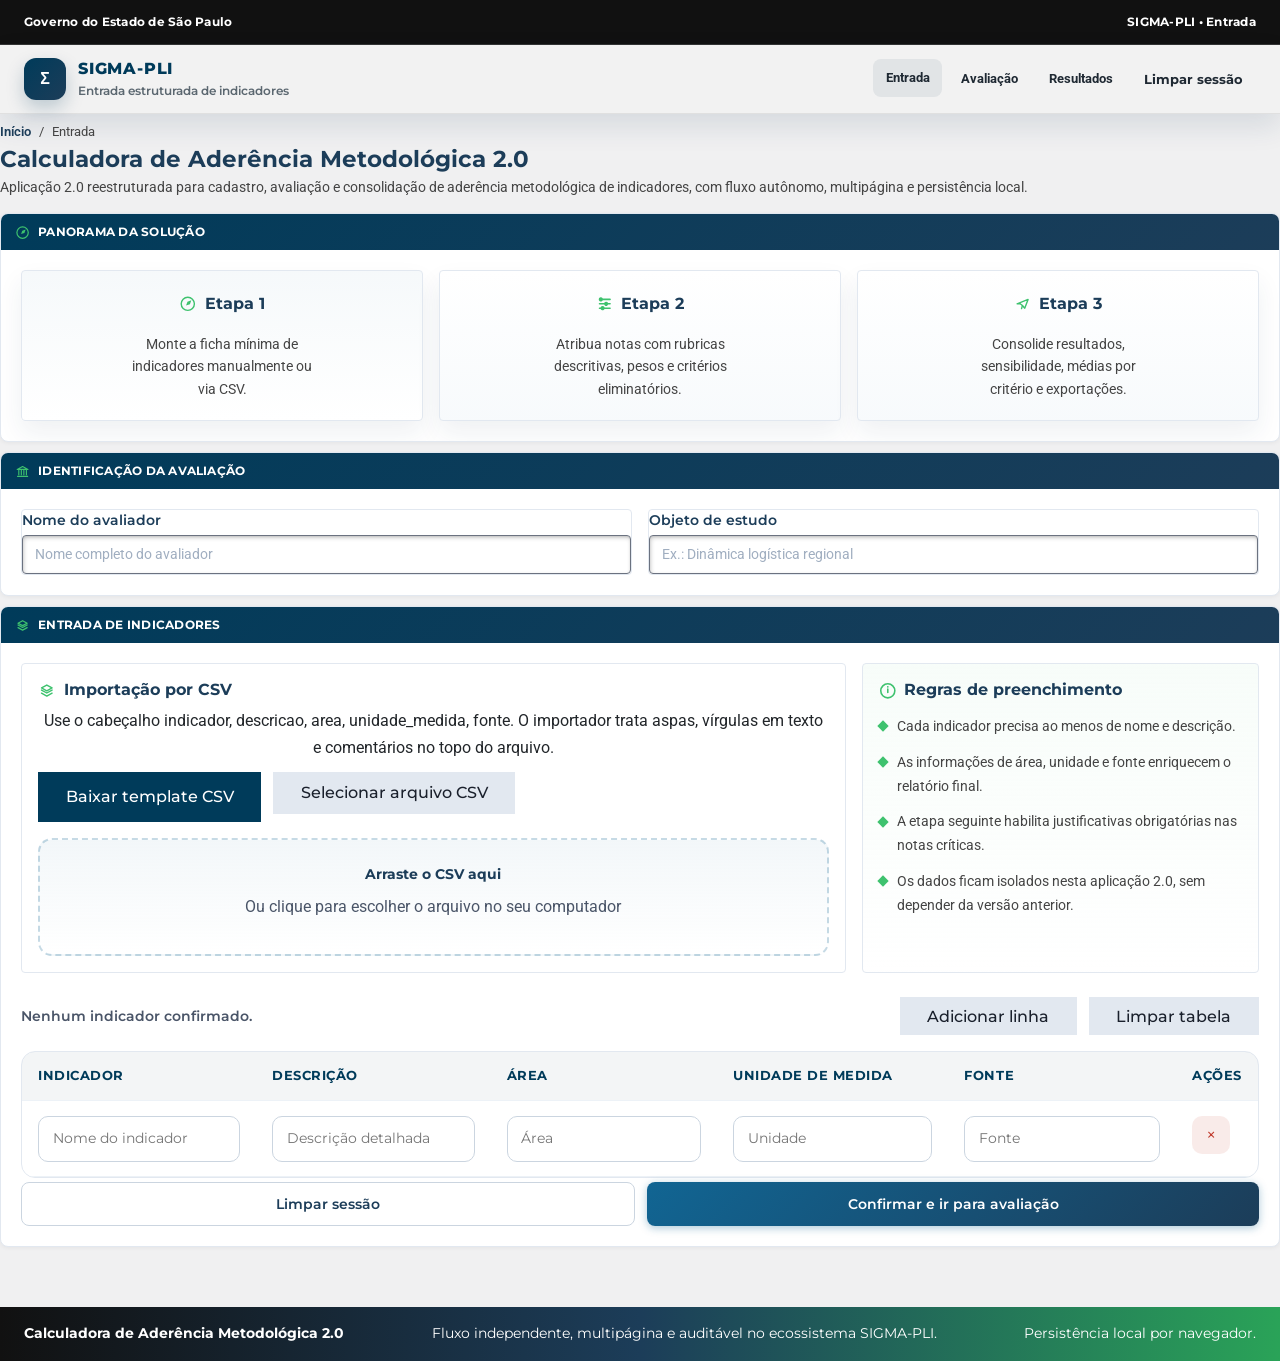
==== index.html @ e5ea7f70 "feat: versao 2.0 multipagina com icones PLI, CSS, modulos JS e CSV de exemplo" ====
<!DOCTYPE html>
<html lang="pt-BR">
<head>
  <meta charset="UTF-8">
  <meta name="viewport" content="width=device-width, initial-scale=1.0">
  <meta name="description" content="Calculadora de Aderência Metodológica 2.0 do SIGMA-PLI.">
  <title>Calculadora de Aderência 2.0 | SIGMA-PLI</title>
  <meta http-equiv="refresh" content="0; url=home.html">
  <script>
    window.location.replace("./home.html");
  </script>
</head>
<body></body>
</html>
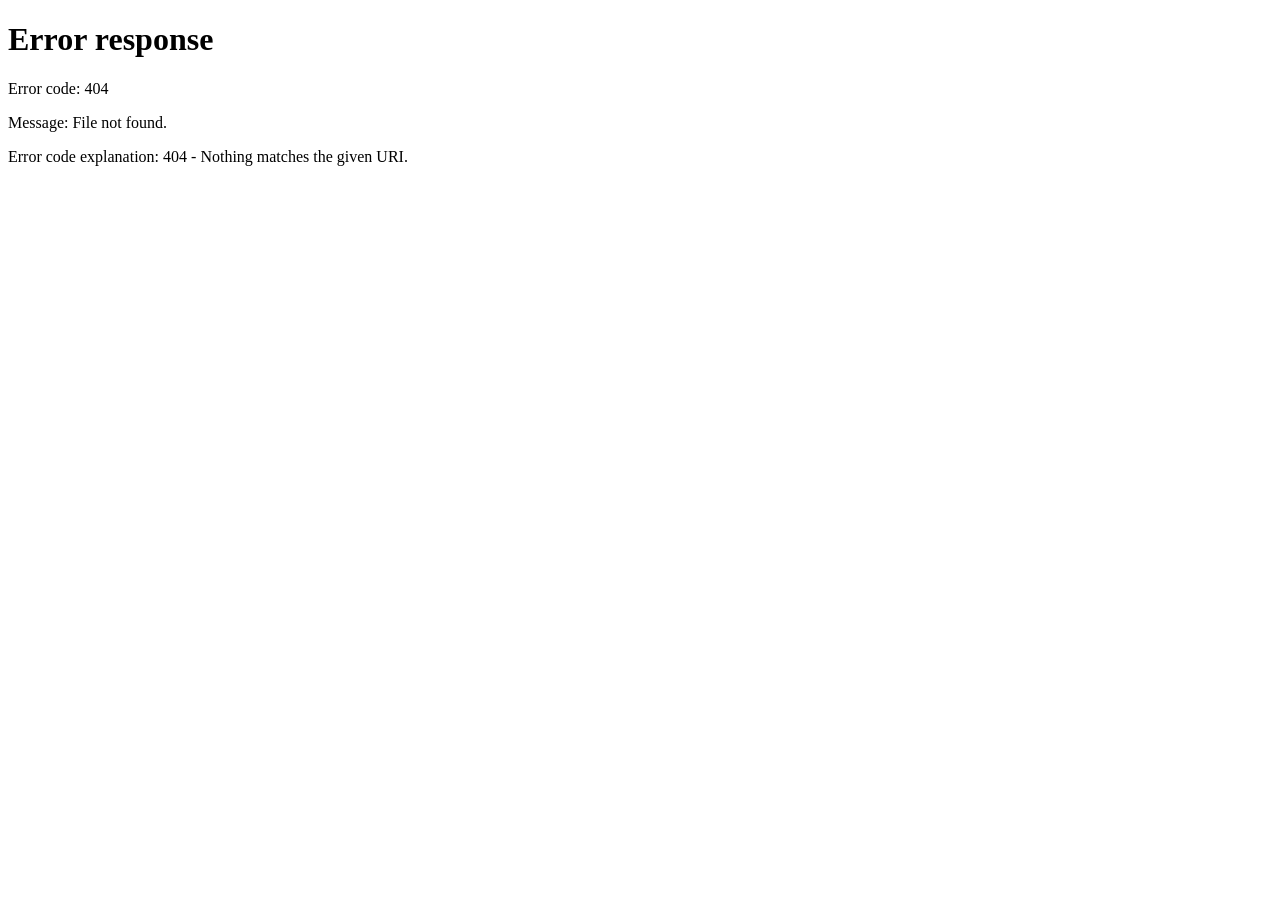
==== commit f4982fae: "refactor: usar rotas limpas no fluxo da calculadora" ====
--- a/index.html
+++ b/index.html
@@ -5,10 +5,10 @@
   <meta name="viewport" content="width=device-width, initial-scale=1.0">
   <meta name="description" content="Calculadora de Aderência Metodológica 2.0 do SIGMA-PLI.">
   <title>Calculadora de Aderência 2.0 | SIGMA-PLI</title>
-  <meta http-equiv="refresh" content="0; url=home.html">
+  <meta http-equiv="refresh" content="0; url=home">
   <script>
-    window.location.replace("./home.html");
+    window.location.replace("./home");
   </script>
 </head>
 <body></body>
-</html>+</html>
